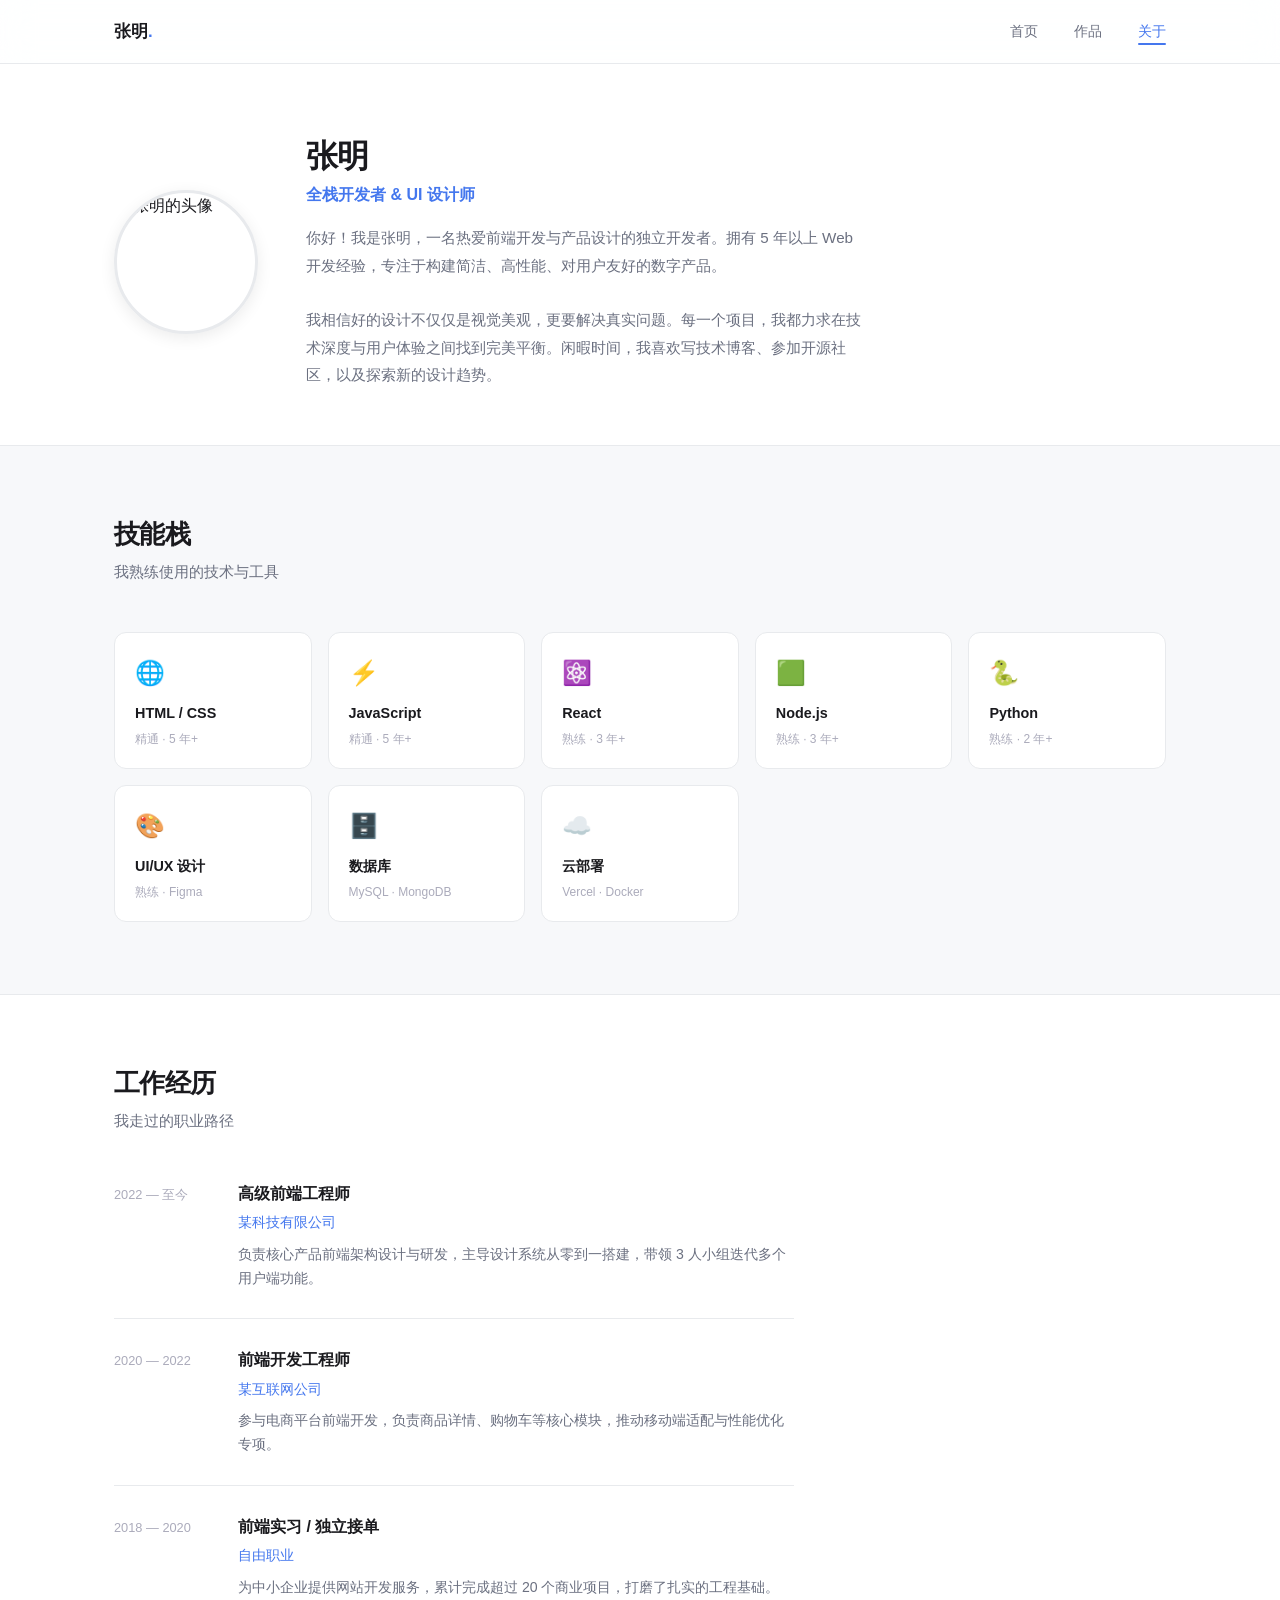
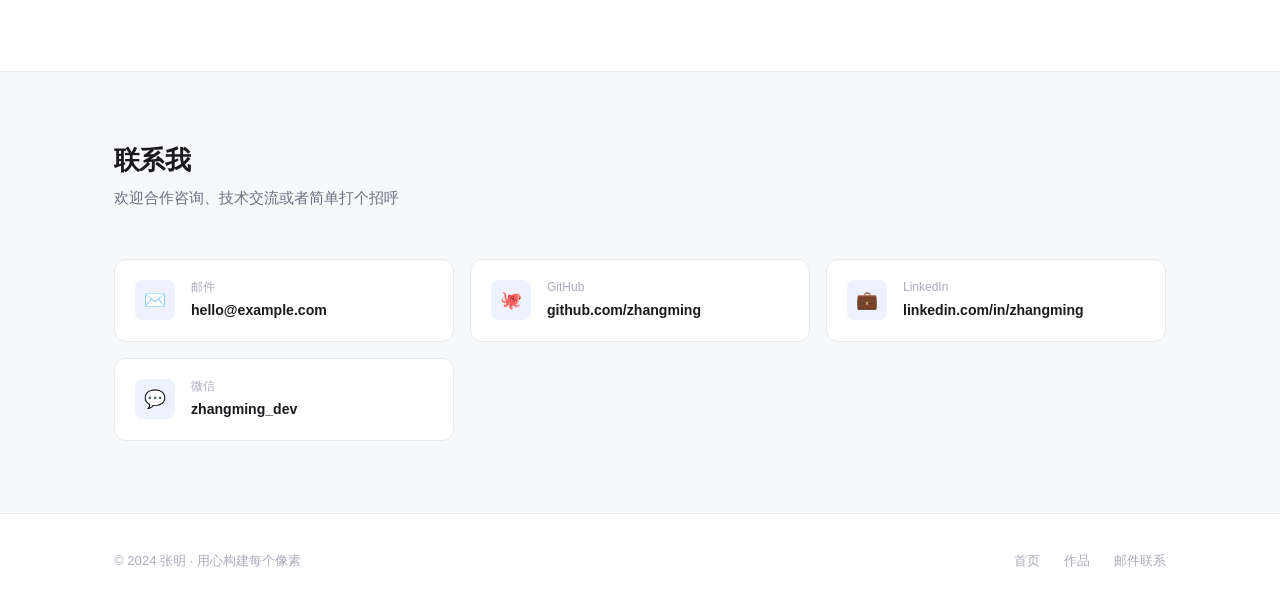
==== about.html @ b0ca19f1 "Initial commit: my portfolio blog" ====
<!DOCTYPE html>
<html lang="zh-CN">
<head>
  <meta charset="UTF-8" />
  <meta name="viewport" content="width=device-width, initial-scale=1.0" />
  <title>关于我 · 张明</title>
  <link rel="stylesheet" href="css/style.css" />
</head>
<body>

  <!-- ===== Navigation ===== -->
  <header class="site-header">
    <nav class="nav container">
      <a href="index.html" class="nav-brand">张明<span class="accent">.</span></a>
      <button class="nav-toggle" aria-label="切换导航菜单">
        <span></span><span></span><span></span>
      </button>
      <ul class="nav-links">
        <li><a href="index.html">首页</a></li>
        <li><a href="projects.html">作品</a></li>
        <li><a href="about.html">关于</a></li>
      </ul>
    </nav>
  </header>

  <!-- ===== About Hero ===== -->
  <section style="border-bottom: 1px solid var(--border); background: var(--surface);">
    <div class="container">
      <div class="about-hero">
        <img
          class="about-avatar"
          src="https://placehold.co/144x144/4477EE/ffffff?text=头像"
          alt="张明的头像"
        />
        <div>
          <h1 class="about-name">张明</h1>
          <p class="about-role">全栈开发者 &amp; UI 设计师</p>
          <p class="about-bio">
            你好！我是张明，一名热爱前端开发与产品设计的独立开发者。拥有 5 年以上 Web 开发经验，专注于构建简洁、高性能、对用户友好的数字产品。<br /><br />
            我相信好的设计不仅仅是视觉美观，更要解决真实问题。每一个项目，我都力求在技术深度与用户体验之间找到完美平衡。闲暇时间，我喜欢写技术博客、参加开源社区，以及探索新的设计趋势。
          </p>
        </div>
      </div>
    </div>
  </section>

  <!-- ===== Skills ===== -->
  <section class="section">
    <div class="container">
      <div class="section-header">
        <h2 class="section-title">技能栈</h2>
        <p class="section-subtitle">我熟练使用的技术与工具</p>
      </div>

      <div class="skills-grid">

        <div class="skill-card fade-up">
          <div class="skill-icon">🌐</div>
          <div class="skill-name">HTML / CSS</div>
          <div class="skill-level">精通 · 5 年+</div>
        </div>

        <div class="skill-card fade-up">
          <div class="skill-icon">⚡</div>
          <div class="skill-name">JavaScript</div>
          <div class="skill-level">精通 · 5 年+</div>
        </div>

        <div class="skill-card fade-up">
          <div class="skill-icon">⚛️</div>
          <div class="skill-name">React</div>
          <div class="skill-level">熟练 · 3 年+</div>
        </div>

        <div class="skill-card fade-up">
          <div class="skill-icon">🟩</div>
          <div class="skill-name">Node.js</div>
          <div class="skill-level">熟练 · 3 年+</div>
        </div>

        <div class="skill-card fade-up">
          <div class="skill-icon">🐍</div>
          <div class="skill-name">Python</div>
          <div class="skill-level">熟练 · 2 年+</div>
        </div>

        <div class="skill-card fade-up">
          <div class="skill-icon">🎨</div>
          <div class="skill-name">UI/UX 设计</div>
          <div class="skill-level">熟练 · Figma</div>
        </div>

        <div class="skill-card fade-up">
          <div class="skill-icon">🗄️</div>
          <div class="skill-name">数据库</div>
          <div class="skill-level">MySQL · MongoDB</div>
        </div>

        <div class="skill-card fade-up">
          <div class="skill-icon">☁️</div>
          <div class="skill-name">云部署</div>
          <div class="skill-level">Vercel · Docker</div>
        </div>

      </div>
    </div>
  </section>

  <!-- ===== Experience ===== -->
  <section class="section" style="background: var(--surface); border-top: 1px solid var(--border); border-bottom: 1px solid var(--border);">
    <div class="container">
      <div class="section-header">
        <h2 class="section-title">工作经历</h2>
        <p class="section-subtitle">我走过的职业路径</p>
      </div>

      <div style="display: flex; flex-direction: column; gap: 28px; max-width: 680px;">

        <div class="fade-up" style="display: grid; grid-template-columns: 100px 1fr; gap: 24px; padding-bottom: 28px; border-bottom: 1px solid var(--border);">
          <div style="font-size: 0.8rem; color: var(--text-muted); padding-top: 3px;">2022 — 至今</div>
          <div>
            <div style="font-weight: 650; margin-bottom: 4px;">高级前端工程师</div>
            <div style="font-size: 0.88rem; color: var(--accent); margin-bottom: 8px; font-weight: 500;">某科技有限公司</div>
            <p style="font-size: 0.88rem; color: var(--text-secondary); line-height: 1.7;">
              负责核心产品前端架构设计与研发，主导设计系统从零到一搭建，带领 3 人小组迭代多个用户端功能。
            </p>
          </div>
        </div>

        <div class="fade-up" style="display: grid; grid-template-columns: 100px 1fr; gap: 24px; padding-bottom: 28px; border-bottom: 1px solid var(--border);">
          <div style="font-size: 0.8rem; color: var(--text-muted); padding-top: 3px;">2020 — 2022</div>
          <div>
            <div style="font-weight: 650; margin-bottom: 4px;">前端开发工程师</div>
            <div style="font-size: 0.88rem; color: var(--accent); margin-bottom: 8px; font-weight: 500;">某互联网公司</div>
            <p style="font-size: 0.88rem; color: var(--text-secondary); line-height: 1.7;">
              参与电商平台前端开发，负责商品详情、购物车等核心模块，推动移动端适配与性能优化专项。
            </p>
          </div>
        </div>

        <div class="fade-up" style="display: grid; grid-template-columns: 100px 1fr; gap: 24px;">
          <div style="font-size: 0.8rem; color: var(--text-muted); padding-top: 3px;">2018 — 2020</div>
          <div>
            <div style="font-weight: 650; margin-bottom: 4px;">前端实习 / 独立接单</div>
            <div style="font-size: 0.88rem; color: var(--accent); margin-bottom: 8px; font-weight: 500;">自由职业</div>
            <p style="font-size: 0.88rem; color: var(--text-secondary); line-height: 1.7;">
              为中小企业提供网站开发服务，累计完成超过 20 个商业项目，打磨了扎实的工程基础。
            </p>
          </div>
        </div>

      </div>
    </div>
  </section>

  <!-- ===== Contact ===== -->
  <section class="section">
    <div class="container">
      <div class="section-header">
        <h2 class="section-title">联系我</h2>
        <p class="section-subtitle">欢迎合作咨询、技术交流或者简单打个招呼</p>
      </div>

      <div class="contact-grid">

        <a href="mailto:hello@example.com" class="contact-card fade-up">
          <div class="contact-icon">✉️</div>
          <div>
            <div class="contact-label">邮件</div>
            <div class="contact-value">hello@example.com</div>
          </div>
        </a>

        <a href="https://github.com/" target="_blank" rel="noopener" class="contact-card fade-up">
          <div class="contact-icon">🐙</div>
          <div>
            <div class="contact-label">GitHub</div>
            <div class="contact-value">github.com/zhangming</div>
          </div>
        </a>

        <a href="https://linkedin.com/" target="_blank" rel="noopener" class="contact-card fade-up">
          <div class="contact-icon">💼</div>
          <div>
            <div class="contact-label">LinkedIn</div>
            <div class="contact-value">linkedin.com/in/zhangming</div>
          </div>
        </a>

        <a href="#" class="contact-card fade-up">
          <div class="contact-icon">💬</div>
          <div>
            <div class="contact-label">微信</div>
            <div class="contact-value">zhangming_dev</div>
          </div>
        </a>

      </div>
    </div>
  </section>

  <!-- ===== Footer ===== -->
  <footer class="site-footer">
    <div class="container">
      <div class="footer-inner">
        <span class="footer-copy">© 2024 张明 · 用心构建每个像素</span>
        <div class="footer-links">
          <a href="index.html">首页</a>
          <a href="projects.html">作品</a>
          <a href="mailto:hello@example.com">邮件联系</a>
        </div>
      </div>
    </div>
  </footer>

  <script src="js/main.js"></script>
</body>
</html>
---- css/style.css ----
/* ================================================
   Variables
   ================================================ */
:root {
  --bg: #F7F8FA;
  --surface: #FFFFFF;
  --text-primary: #1A1A1E;
  --text-secondary: #6B7080;
  --text-muted: #ABABBB;
  --border: #E8EAED;
  --accent: #4477EE;
  --accent-hover: #3363DD;
  --accent-light: #EEF2FF;
  --shadow-sm: 0 1px 4px rgba(0, 0, 0, 0.06);
  --shadow-md: 0 4px 16px rgba(0, 0, 0, 0.08);
  --shadow-lg: 0 8px 32px rgba(0, 0, 0, 0.12);
  --radius-sm: 8px;
  --radius-md: 12px;
  --radius-lg: 16px;
  --nav-height: 64px;
  --max-width: 1100px;
  --font: -apple-system, BlinkMacSystemFont, "SF Pro Text", "Segoe UI",
    "PingFang SC", "Hiragino Sans GB", "Microsoft YaHei", sans-serif;
  --transition: 0.22s ease;
}

/* ================================================
   Reset & Base
   ================================================ */
*, *::before, *::after {
  box-sizing: border-box;
  margin: 0;
  padding: 0;
}

html { scroll-behavior: smooth; }

body {
  font-family: var(--font);
  background: var(--bg);
  color: var(--text-primary);
  line-height: 1.65;
  -webkit-font-smoothing: antialiased;
  -moz-osx-font-smoothing: grayscale;
}

a { color: inherit; text-decoration: none; }
img { display: block; max-width: 100%; }
ul { list-style: none; }
button { cursor: pointer; border: none; background: none; font: inherit; }
h1, h2, h3 { letter-spacing: -0.025em; line-height: 1.25; }

/* ================================================
   Layout
   ================================================ */
.container {
  max-width: var(--max-width);
  margin: 0 auto;
  padding: 0 24px;
}

.section {
  padding: 72px 0;
}

.section-header {
  margin-bottom: 48px;
}

.section-title {
  font-size: 1.65rem;
  font-weight: 750;
  color: var(--text-primary);
  margin-bottom: 8px;
}

.section-subtitle {
  font-size: 0.95rem;
  color: var(--text-secondary);
}

/* ================================================
   Navigation
   ================================================ */
.site-header {
  position: sticky;
  top: 0;
  z-index: 200;
  height: var(--nav-height);
  background: rgba(255, 255, 255, 0.88);
  backdrop-filter: blur(16px);
  -webkit-backdrop-filter: blur(16px);
  border-bottom: 1px solid var(--border);
}

.nav {
  height: 100%;
  display: flex;
  align-items: center;
  justify-content: space-between;
  position: relative;
}

.nav-brand {
  font-size: 1.05rem;
  font-weight: 700;
  color: var(--text-primary);
}

.nav-brand .accent { color: var(--accent); }

.nav-links {
  display: flex;
  align-items: center;
  gap: 36px;
}

.nav-links a {
  font-size: 0.88rem;
  font-weight: 500;
  color: var(--text-secondary);
  transition: color var(--transition);
  position: relative;
  padding-bottom: 2px;
}

.nav-links a::after {
  content: '';
  position: absolute;
  bottom: -4px;
  left: 0;
  width: 0;
  height: 2px;
  background: var(--accent);
  border-radius: 2px;
  transition: width 0.22s ease;
}

.nav-links a:hover { color: var(--accent); }
.nav-links a.active { color: var(--accent); }
.nav-links a.active::after { width: 100%; }

/* Hamburger */
.nav-toggle {
  display: none;
  flex-direction: column;
  gap: 5px;
  padding: 6px 4px;
}

.nav-toggle span {
  display: block;
  width: 22px;
  height: 2px;
  background: var(--text-primary);
  border-radius: 2px;
  transition: transform 0.25s ease, opacity 0.25s ease;
  transform-origin: center;
}

.nav-toggle.open span:nth-child(1) { transform: translateY(7px) rotate(45deg); }
.nav-toggle.open span:nth-child(2) { opacity: 0; transform: scaleX(0); }
.nav-toggle.open span:nth-child(3) { transform: translateY(-7px) rotate(-45deg); }

/* ================================================
   Buttons
   ================================================ */
.btn {
  display: inline-flex;
  align-items: center;
  gap: 8px;
  padding: 11px 22px;
  border-radius: var(--radius-sm);
  font-size: 0.88rem;
  font-weight: 600;
  transition: all var(--transition);
  white-space: nowrap;
}

.btn-primary {
  background: var(--accent);
  color: #fff;
}

.btn-primary:hover {
  background: var(--accent-hover);
  transform: translateY(-1px);
  box-shadow: 0 4px 12px rgba(68, 119, 238, 0.35);
}

.btn-secondary {
  border: 1.5px solid var(--border);
  color: var(--text-primary);
  background: var(--surface);
}

.btn-secondary:hover {
  border-color: var(--accent);
  color: var(--accent);
  transform: translateY(-1px);
}

.btn-outline {
  border: 1.5px solid var(--accent);
  color: var(--accent);
  background: transparent;
  width: 100%;
  justify-content: center;
}

.btn-outline:hover {
  background: var(--accent-light);
}

/* ================================================
   Tags
   ================================================ */
.tags {
  display: flex;
  flex-wrap: wrap;
  gap: 6px;
}

.tag {
  font-size: 0.72rem;
  font-weight: 600;
  padding: 4px 10px;
  border-radius: 20px;
  background: var(--accent-light);
  color: var(--accent);
  letter-spacing: 0.01em;
}

.tag-gray {
  background: #F0F0F3;
  color: var(--text-secondary);
}

/* ================================================
   Project Cards (shared)
   ================================================ */
.projects-grid {
  display: grid;
  grid-template-columns: repeat(auto-fill, minmax(300px, 1fr));
  gap: 24px;
}

.project-card {
  background: var(--surface);
  border-radius: var(--radius-md);
  overflow: hidden;
  border: 1px solid var(--border);
  box-shadow: var(--shadow-sm);
  transition: transform var(--transition), box-shadow var(--transition);
  display: flex;
  flex-direction: column;
}

.project-card:hover {
  transform: translateY(-5px);
  box-shadow: var(--shadow-lg);
}

.card-image {
  width: 100%;
  aspect-ratio: 16 / 10;
  object-fit: cover;
  background: #F0F4FF;
}

.card-body {
  padding: 20px;
  flex: 1;
  display: flex;
  flex-direction: column;
  gap: 10px;
}

.card-title {
  font-size: 1rem;
  font-weight: 650;
  color: var(--text-primary);
}

.card-desc {
  font-size: 0.855rem;
  color: var(--text-secondary);
  line-height: 1.65;
  flex: 1;
}

.card-footer {
  display: flex;
  align-items: center;
  justify-content: space-between;
  margin-top: 4px;
}

.card-link {
  font-size: 0.82rem;
  font-weight: 600;
  color: var(--accent);
  display: flex;
  align-items: center;
  gap: 4px;
  transition: gap var(--transition);
}

.card-link:hover { gap: 8px; }

/* ================================================
   Hero (index.html)
   ================================================ */
.hero {
  padding: 88px 0 72px;
  text-align: center;
  background: linear-gradient(180deg, #F7F8FA 0%, #FFFFFF 100%);
}

.hero-avatar {
  width: 104px;
  height: 104px;
  border-radius: 50%;
  margin: 0 auto 28px;
  object-fit: cover;
  border: 3px solid var(--border);
  box-shadow: var(--shadow-md);
}

.hero-name {
  font-size: 2.6rem;
  font-weight: 800;
  margin-bottom: 14px;
  color: var(--text-primary);
}

.hero-tagline {
  font-size: 1.05rem;
  color: var(--text-secondary);
  max-width: 460px;
  margin: 0 auto 36px;
  line-height: 1.7;
}

.hero-actions {
  display: flex;
  gap: 12px;
  justify-content: center;
  flex-wrap: wrap;
}

/* ================================================
   Featured Projects (index.html)
   ================================================ */
.featured-section {
  background: var(--surface);
  border-top: 1px solid var(--border);
  border-bottom: 1px solid var(--border);
}

.section-cta {
  margin-top: 40px;
  text-align: center;
}

/* ================================================
   Page Header (projects.html)
   ================================================ */
.page-hero {
  padding: 56px 0 48px;
  border-bottom: 1px solid var(--border);
  background: var(--surface);
}

.page-hero-title {
  font-size: 2.2rem;
  font-weight: 800;
  margin-bottom: 10px;
}

.page-hero-sub {
  font-size: 0.95rem;
  color: var(--text-secondary);
}

/* ================================================
   Project Detail (project-detail.html)
   ================================================ */
.detail-wrapper {
  padding: 48px 0 80px;
}

.breadcrumb {
  display: flex;
  align-items: center;
  gap: 8px;
  font-size: 0.82rem;
  color: var(--text-muted);
  margin-bottom: 32px;
}

.breadcrumb a { color: var(--text-secondary); }
.breadcrumb a:hover { color: var(--accent); }
.breadcrumb-sep { color: var(--border); }

.detail-hero-img {
  width: 100%;
  max-height: 480px;
  object-fit: cover;
  border-radius: var(--radius-lg);
  border: 1px solid var(--border);
  margin-bottom: 40px;
}

.detail-layout {
  display: grid;
  grid-template-columns: 1fr 280px;
  gap: 48px;
  align-items: start;
}

.detail-title {
  font-size: 2rem;
  font-weight: 800;
  margin-bottom: 12px;
}

.detail-tags {
  margin-bottom: 24px;
}

.detail-desc {
  font-size: 0.95rem;
  color: var(--text-secondary);
  line-height: 1.85;
}

.detail-desc p + p { margin-top: 16px; }

.detail-desc h3 {
  font-size: 1.05rem;
  font-weight: 650;
  color: var(--text-primary);
  margin: 28px 0 10px;
}

.detail-desc ul {
  list-style: disc;
  padding-left: 20px;
  color: var(--text-secondary);
}

.detail-desc li { margin-bottom: 6px; }

/* Sidebar */
.detail-sidebar {
  position: sticky;
  top: calc(var(--nav-height) + 24px);
}

.sidebar-card {
  background: var(--surface);
  border: 1px solid var(--border);
  border-radius: var(--radius-md);
  padding: 24px;
}

.sidebar-label {
  font-size: 0.75rem;
  font-weight: 700;
  text-transform: uppercase;
  letter-spacing: 0.08em;
  color: var(--text-muted);
  margin-bottom: 12px;
}

.sidebar-value {
  font-size: 0.88rem;
  color: var(--text-secondary);
  margin-bottom: 20px;
}

.sidebar-links {
  display: flex;
  flex-direction: column;
  gap: 10px;
  margin-top: 8px;
}

/* Screenshots */
.screenshots-section {
  margin-top: 56px;
}

.screenshots-title {
  font-size: 1.2rem;
  font-weight: 700;
  margin-bottom: 20px;
}

.screenshots-grid {
  display: grid;
  grid-template-columns: repeat(auto-fill, minmax(280px, 1fr));
  gap: 16px;
}

.screenshot {
  width: 100%;
  border-radius: var(--radius-sm);
  border: 1px solid var(--border);
  box-shadow: var(--shadow-sm);
  transition: box-shadow var(--transition), transform var(--transition);
}

.screenshot:hover {
  box-shadow: var(--shadow-md);
  transform: scale(1.01);
}

/* ================================================
   About (about.html)
   ================================================ */
.about-hero {
  display: grid;
  grid-template-columns: auto 1fr;
  gap: 48px;
  align-items: center;
  padding: 72px 0 56px;
}

.about-avatar {
  width: 144px;
  height: 144px;
  border-radius: 50%;
  object-fit: cover;
  border: 3px solid var(--border);
  box-shadow: var(--shadow-md);
}

.about-name {
  font-size: 2rem;
  font-weight: 800;
  margin-bottom: 6px;
}

.about-role {
  font-size: 1rem;
  font-weight: 600;
  color: var(--accent);
  margin-bottom: 16px;
}

.about-bio {
  font-size: 0.95rem;
  color: var(--text-secondary);
  line-height: 1.8;
  max-width: 560px;
}

/* Skills */
.skills-grid {
  display: grid;
  grid-template-columns: repeat(auto-fill, minmax(180px, 1fr));
  gap: 16px;
}

.skill-card {
  background: var(--surface);
  border: 1px solid var(--border);
  border-radius: var(--radius-md);
  padding: 20px 20px 18px;
  transition: border-color var(--transition), transform var(--transition);
}

.skill-card:hover {
  border-color: var(--accent);
  transform: translateY(-2px);
}

.skill-icon {
  font-size: 1.5rem;
  margin-bottom: 10px;
}

.skill-name {
  font-size: 0.9rem;
  font-weight: 650;
  margin-bottom: 4px;
}

.skill-level {
  font-size: 0.75rem;
  color: var(--text-muted);
}

/* Contact */
.contact-grid {
  display: grid;
  grid-template-columns: repeat(auto-fill, minmax(260px, 1fr));
  gap: 16px;
}

.contact-card {
  display: flex;
  align-items: center;
  gap: 16px;
  padding: 18px 20px;
  background: var(--surface);
  border: 1px solid var(--border);
  border-radius: var(--radius-md);
  transition: border-color var(--transition), transform var(--transition);
}

.contact-card:hover {
  border-color: var(--accent);
  transform: translateX(4px);
}

.contact-icon {
  width: 40px;
  height: 40px;
  border-radius: var(--radius-sm);
  background: var(--accent-light);
  display: flex;
  align-items: center;
  justify-content: center;
  font-size: 1.1rem;
  flex-shrink: 0;
}

.contact-label {
  font-size: 0.75rem;
  color: var(--text-muted);
  margin-bottom: 2px;
}

.contact-value {
  font-size: 0.88rem;
  font-weight: 600;
  color: var(--text-primary);
}

/* ================================================
   Footer
   ================================================ */
.site-footer {
  background: var(--surface);
  border-top: 1px solid var(--border);
  padding: 36px 0;
  text-align: center;
}

.footer-inner {
  display: flex;
  align-items: center;
  justify-content: space-between;
  flex-wrap: wrap;
  gap: 16px;
}

.footer-copy {
  font-size: 0.82rem;
  color: var(--text-muted);
}

.footer-links {
  display: flex;
  gap: 24px;
}

.footer-links a {
  font-size: 0.82rem;
  color: var(--text-muted);
  transition: color var(--transition);
}

.footer-links a:hover { color: var(--accent); }

/* ================================================
   Scroll Fade-in Animation
   ================================================ */
.fade-up {
  opacity: 0;
  transform: translateY(24px);
  transition: opacity 0.55s ease, transform 0.55s ease;
}

.fade-up.visible {
  opacity: 1;
  transform: translateY(0);
}

/* ================================================
   Responsive
   ================================================ */

/* Tablet */
@media (max-width: 900px) {
  .detail-layout {
    grid-template-columns: 1fr;
  }

  .detail-sidebar {
    position: static;
  }

  .sidebar-card {
    display: grid;
    grid-template-columns: repeat(auto-fill, minmax(200px, 1fr));
    gap: 0 24px;
    align-items: start;
  }

  .about-hero {
    grid-template-columns: auto 1fr;
    gap: 32px;
  }

  .about-avatar {
    width: 110px;
    height: 110px;
  }
}

/* Mobile nav + large */
@media (max-width: 640px) {
  .nav-toggle { display: flex; }

  .nav-links {
    display: none;
    position: absolute;
    top: calc(var(--nav-height) - 1px);
    left: -24px;
    right: -24px;
    background: var(--surface);
    border-bottom: 1px solid var(--border);
    flex-direction: column;
    gap: 0;
    box-shadow: var(--shadow-md);
  }

  .nav-links.open { display: flex; }

  .nav-links li a {
    display: block;
    padding: 15px 24px;
    font-size: 0.95rem;
  }

  .nav-links a::after { display: none; }

  .hero { padding: 56px 0 48px; }
  .hero-name { font-size: 2rem; }
  .hero-tagline { font-size: 0.95rem; }

  .page-hero { padding: 40px 0 32px; }
  .page-hero-title { font-size: 1.7rem; }

  .section { padding: 52px 0; }
  .section-header { margin-bottom: 32px; }

  .about-hero {
    grid-template-columns: 1fr;
    text-align: center;
    padding: 48px 0 40px;
    justify-items: center;
  }

  .about-bio { margin: 0 auto; }

  .footer-inner { flex-direction: column; text-align: center; }
}

@media (max-width: 480px) {
  .projects-grid {
    grid-template-columns: 1fr;
  }

  .hero-name { font-size: 1.8rem; }

  .detail-title { font-size: 1.5rem; }

  .screenshots-grid {
    grid-template-columns: 1fr;
  }

  .contact-grid {
    grid-template-columns: 1fr;
  }

  .skills-grid {
    grid-template-columns: repeat(2, 1fr);
  }
}
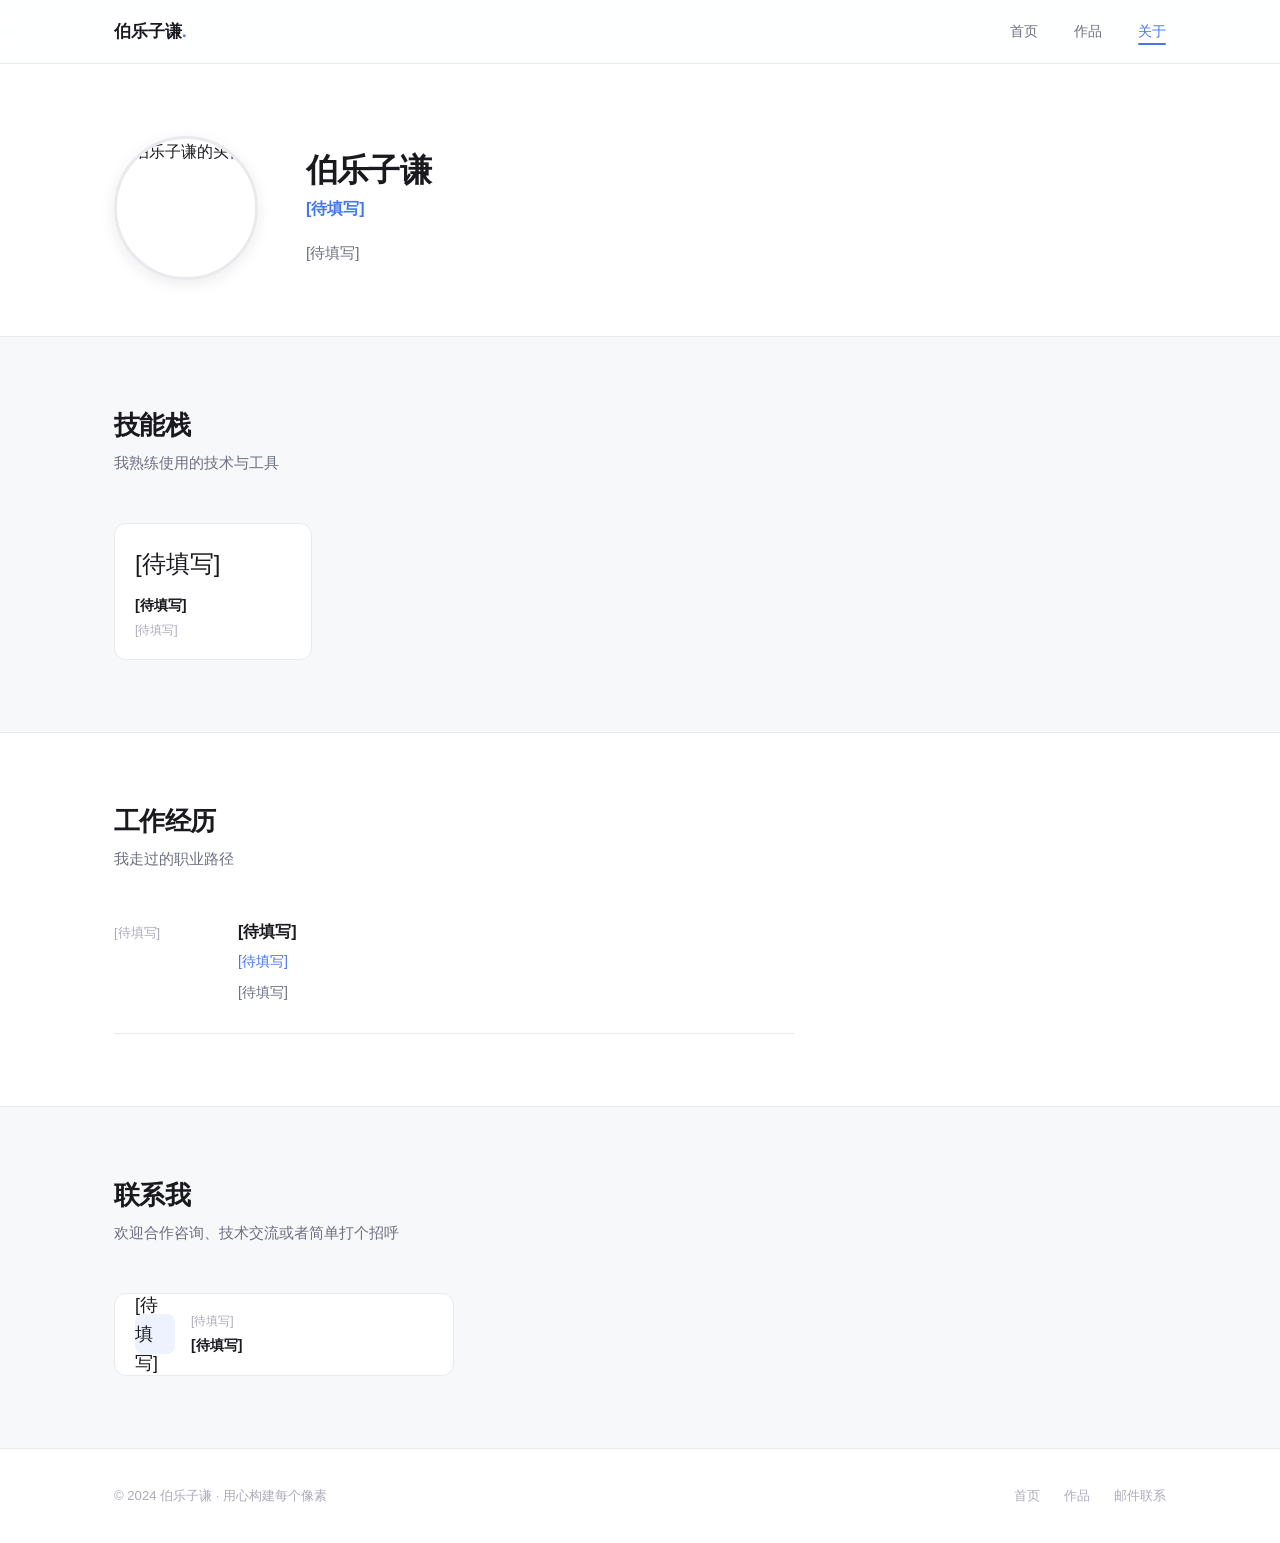
==== commit c700a1d8: "改名字 + 清理作品卡片" ====
--- a/about.html
+++ b/about.html
@@ -3,7 +3,7 @@
 <head>
   <meta charset="UTF-8" />
   <meta name="viewport" content="width=device-width, initial-scale=1.0" />
-  <title>关于我 · 张明</title>
+  <title>关于我 · 伯乐子谦</title>
   <link rel="stylesheet" href="css/style.css" />
 </head>
 <body>
@@ -11,7 +11,7 @@
   <!-- ===== Navigation ===== -->
   <header class="site-header">
     <nav class="nav container">
-      <a href="index.html" class="nav-brand">张明<span class="accent">.</span></a>
+      <a href="index.html" class="nav-brand">伯乐子谦<span class="accent">.</span></a>
       <button class="nav-toggle" aria-label="切换导航菜单">
         <span></span><span></span><span></span>
       </button>
@@ -30,14 +30,13 @@
         <img
           class="about-avatar"
           src="https://placehold.co/144x144/4477EE/ffffff?text=头像"
-          alt="张明的头像"
+          alt="伯乐子谦的头像"
         />
         <div>
-          <h1 class="about-name">张明</h1>
-          <p class="about-role">全栈开发者 &amp; UI 设计师</p>
+          <h1 class="about-name">伯乐子谦</h1>
+          <p class="about-role">[待填写]</p>
           <p class="about-bio">
-            你好！我是张明，一名热爱前端开发与产品设计的独立开发者。拥有 5 年以上 Web 开发经验，专注于构建简洁、高性能、对用户友好的数字产品。<br /><br />
-            我相信好的设计不仅仅是视觉美观，更要解决真实问题。每一个项目，我都力求在技术深度与用户体验之间找到完美平衡。闲暇时间，我喜欢写技术博客、参加开源社区，以及探索新的设计趋势。
+            [待填写]
           </p>
         </div>
       </div>
@@ -55,51 +54,9 @@
       <div class="skills-grid">
 
         <div class="skill-card fade-up">
-          <div class="skill-icon">🌐</div>
-          <div class="skill-name">HTML / CSS</div>
-          <div class="skill-level">精通 · 5 年+</div>
-        </div>
-
-        <div class="skill-card fade-up">
-          <div class="skill-icon">⚡</div>
-          <div class="skill-name">JavaScript</div>
-          <div class="skill-level">精通 · 5 年+</div>
-        </div>
-
-        <div class="skill-card fade-up">
-          <div class="skill-icon">⚛️</div>
-          <div class="skill-name">React</div>
-          <div class="skill-level">熟练 · 3 年+</div>
-        </div>
-
-        <div class="skill-card fade-up">
-          <div class="skill-icon">🟩</div>
-          <div class="skill-name">Node.js</div>
-          <div class="skill-level">熟练 · 3 年+</div>
-        </div>
-
-        <div class="skill-card fade-up">
-          <div class="skill-icon">🐍</div>
-          <div class="skill-name">Python</div>
-          <div class="skill-level">熟练 · 2 年+</div>
-        </div>
-
-        <div class="skill-card fade-up">
-          <div class="skill-icon">🎨</div>
-          <div class="skill-name">UI/UX 设计</div>
-          <div class="skill-level">熟练 · Figma</div>
-        </div>
-
-        <div class="skill-card fade-up">
-          <div class="skill-icon">🗄️</div>
-          <div class="skill-name">数据库</div>
-          <div class="skill-level">MySQL · MongoDB</div>
-        </div>
-
-        <div class="skill-card fade-up">
-          <div class="skill-icon">☁️</div>
-          <div class="skill-name">云部署</div>
-          <div class="skill-level">Vercel · Docker</div>
+          <div class="skill-icon">[待填写]</div>
+          <div class="skill-name">[待填写]</div>
+          <div class="skill-level">[待填写]</div>
         </div>
 
       </div>
@@ -117,34 +74,12 @@
       <div style="display: flex; flex-direction: column; gap: 28px; max-width: 680px;">
 
         <div class="fade-up" style="display: grid; grid-template-columns: 100px 1fr; gap: 24px; padding-bottom: 28px; border-bottom: 1px solid var(--border);">
-          <div style="font-size: 0.8rem; color: var(--text-muted); padding-top: 3px;">2022 — 至今</div>
+          <div style="font-size: 0.8rem; color: var(--text-muted); padding-top: 3px;">[待填写]</div>
           <div>
-            <div style="font-weight: 650; margin-bottom: 4px;">高级前端工程师</div>
-            <div style="font-size: 0.88rem; color: var(--accent); margin-bottom: 8px; font-weight: 500;">某科技有限公司</div>
+            <div style="font-weight: 650; margin-bottom: 4px;">[待填写]</div>
+            <div style="font-size: 0.88rem; color: var(--accent); margin-bottom: 8px; font-weight: 500;">[待填写]</div>
             <p style="font-size: 0.88rem; color: var(--text-secondary); line-height: 1.7;">
-              负责核心产品前端架构设计与研发，主导设计系统从零到一搭建，带领 3 人小组迭代多个用户端功能。
-            </p>
-          </div>
-        </div>
-
-        <div class="fade-up" style="display: grid; grid-template-columns: 100px 1fr; gap: 24px; padding-bottom: 28px; border-bottom: 1px solid var(--border);">
-          <div style="font-size: 0.8rem; color: var(--text-muted); padding-top: 3px;">2020 — 2022</div>
-          <div>
-            <div style="font-weight: 650; margin-bottom: 4px;">前端开发工程师</div>
-            <div style="font-size: 0.88rem; color: var(--accent); margin-bottom: 8px; font-weight: 500;">某互联网公司</div>
-            <p style="font-size: 0.88rem; color: var(--text-secondary); line-height: 1.7;">
-              参与电商平台前端开发，负责商品详情、购物车等核心模块，推动移动端适配与性能优化专项。
-            </p>
-          </div>
-        </div>
-
-        <div class="fade-up" style="display: grid; grid-template-columns: 100px 1fr; gap: 24px;">
-          <div style="font-size: 0.8rem; color: var(--text-muted); padding-top: 3px;">2018 — 2020</div>
-          <div>
-            <div style="font-weight: 650; margin-bottom: 4px;">前端实习 / 独立接单</div>
-            <div style="font-size: 0.88rem; color: var(--accent); margin-bottom: 8px; font-weight: 500;">自由职业</div>
-            <p style="font-size: 0.88rem; color: var(--text-secondary); line-height: 1.7;">
-              为中小企业提供网站开发服务，累计完成超过 20 个商业项目，打磨了扎实的工程基础。
+              [待填写]
             </p>
           </div>
         </div>
@@ -163,35 +98,11 @@
 
       <div class="contact-grid">
 
-        <a href="mailto:hello@example.com" class="contact-card fade-up">
-          <div class="contact-icon">✉️</div>
+        <a href="#" class="contact-card fade-up">
+          <div class="contact-icon">[待填写]</div>
           <div>
-            <div class="contact-label">邮件</div>
-            <div class="contact-value">hello@example.com</div>
-          </div>
-        </a>
-
-        <a href="https://github.com/" target="_blank" rel="noopener" class="contact-card fade-up">
-          <div class="contact-icon">🐙</div>
-          <div>
-            <div class="contact-label">GitHub</div>
-            <div class="contact-value">github.com/zhangming</div>
-          </div>
-        </a>
-
-        <a href="https://linkedin.com/" target="_blank" rel="noopener" class="contact-card fade-up">
-          <div class="contact-icon">💼</div>
-          <div>
-            <div class="contact-label">LinkedIn</div>
-            <div class="contact-value">linkedin.com/in/zhangming</div>
-          </div>
-        </a>
-
-        <a href="#" class="contact-card fade-up">
-          <div class="contact-icon">💬</div>
-          <div>
-            <div class="contact-label">微信</div>
-            <div class="contact-value">zhangming_dev</div>
+            <div class="contact-label">[待填写]</div>
+            <div class="contact-value">[待填写]</div>
           </div>
         </a>
 
@@ -203,7 +114,7 @@
   <footer class="site-footer">
     <div class="container">
       <div class="footer-inner">
-        <span class="footer-copy">© 2024 张明 · 用心构建每个像素</span>
+        <span class="footer-copy">© 2024 伯乐子谦 · 用心构建每个像素</span>
         <div class="footer-links">
           <a href="index.html">首页</a>
           <a href="projects.html">作品</a>
